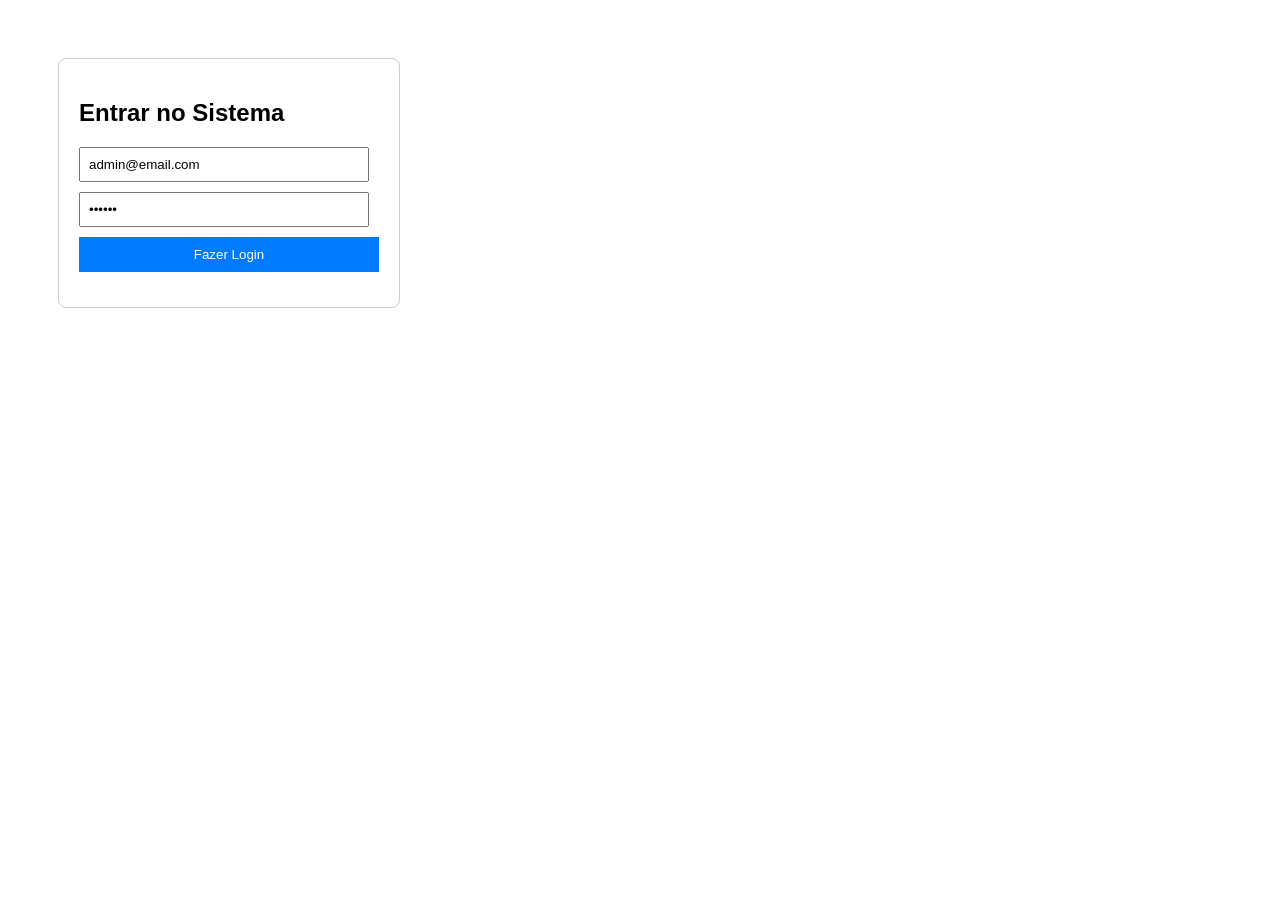
==== sistema-gestao/frontend/login.html @ 295099e3 "chore: restructure project into frontend and backend directories" ====
<!DOCTYPE html>
<html lang="pt-BR">
<head>
    <meta charset="UTF-8">
    <title>Login - Sistema de Gestão</title>
    <script src="https://code.jquery.com/jquery-3.7.1.min.js"></script>
    <style>
        body { font-family: Arial, sans-serif; padding: 50px; }
        .caixa-login { border: 1px solid #ccc; padding: 20px; width: 300px; border-radius: 8px; }
        input { display: block; width: 90%; margin-bottom: 10px; padding: 8px; }
        button { padding: 10px; width: 100%; cursor: pointer; background: #007bff; color: white; border: none; }
        #mensagem { margin-top: 15px; font-weight: bold; }
    </style>
</head>
<body>

    <div class="caixa-login">
        <h2>Entrar no Sistema</h2>
        <form id="formLogin">
            <input type="email" id="email" placeholder="E-mail" value="admin@email.com" required>
            <input type="password" id="password" placeholder="Senha" value="123456" required>
            <button type="submit">Fazer Login</button>
        </form>
        <div id="mensagem"></div>
    </div>

    <script>
        $('#formLogin').on('submit', function(evento) {
            
            evento.preventDefault(); 

            let emailDigitado = $('#email').val();
            let senhaDigitada = $('#password').val();
            let $mensagem = $('#mensagem');

            $mensagem.text("Conectando com a API...").css("color", "black");

            $.ajax({
                url: 'http://127.0.0.1:8000/api/login', 
                method: 'POST', 
                contentType: 'application/json',
                dataType: 'json',
                data: JSON.stringify({
                    email: emailDigitado,
                    password: senhaDigitada
                }),
                
                success: function(resposta) {
                    $mensagem.text("Login com sucesso! Token guardado.");
                    $mensagem.css("color", "green");

                    localStorage.setItem('meu_token_vip', resposta.token);
                    console.log("Olha o token aqui no console:", resposta.token);
                },
                
                error: function(erro) {
                    if (erro.status === 401) {
                        $mensagem.text("Erro: E-mail ou senha incorretos.");
                    } else {
                        $mensagem.text("Erro ao conectar com a API. (Laravel tá rodando?)");
                    }
                    $mensagem.css("color", "red");
                    console.error("Detalhe do erro:", erro);
                }
            });
        });
    </script>

</body>
</html>
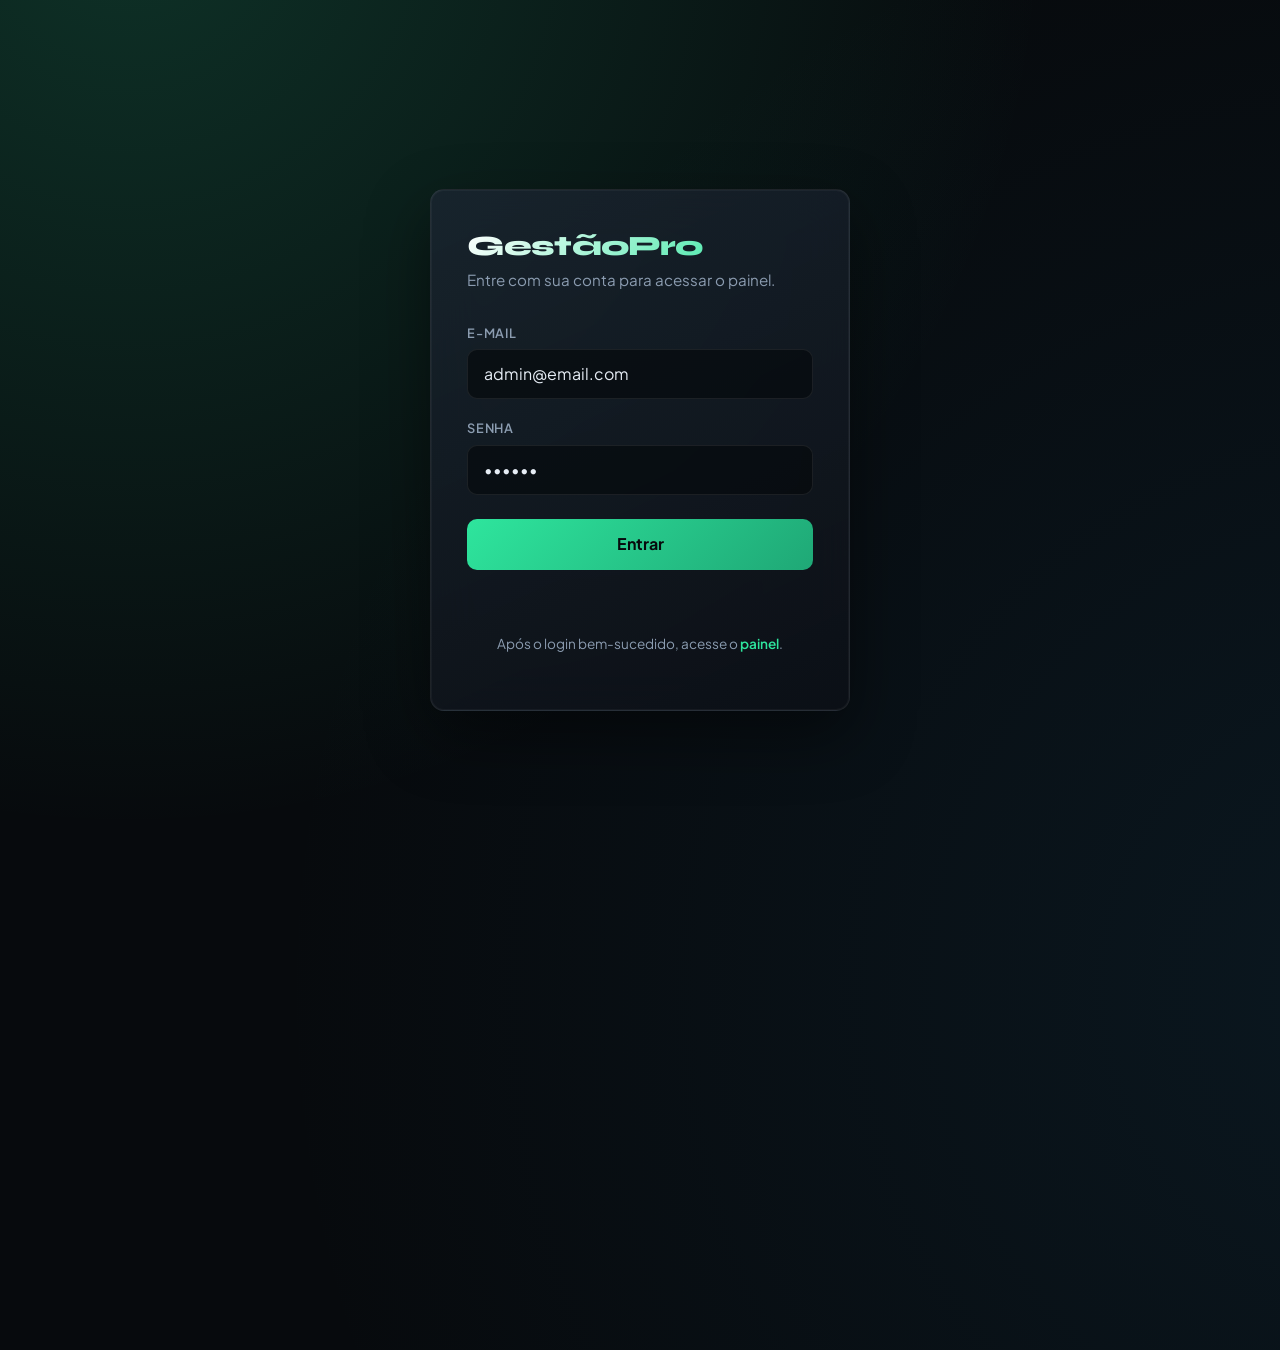
==== commit 54993c28: "feat: dashboard theme, invoice filters, and invoice CRUD in table" ====
--- a/sistema-gestao/frontend/login.html
+++ b/sistema-gestao/frontend/login.html
@@ -1,70 +1,70 @@
 <!DOCTYPE html>
-<html lang="pt-BR">
+<html lang="pt-BR" data-bs-theme="dark">
 <head>
     <meta charset="UTF-8">
-    <title>Login - Sistema de Gestão</title>
+    <meta name="viewport" content="width=device-width, initial-scale=1.0">
+    <title>Login - GestãoPro</title>
     <script src="https://code.jquery.com/jquery-3.7.1.min.js"></script>
-    <style>
-        body { font-family: Arial, sans-serif; padding: 50px; }
-        .caixa-login { border: 1px solid #ccc; padding: 20px; width: 300px; border-radius: 8px; }
-        input { display: block; width: 90%; margin-bottom: 10px; padding: 8px; }
-        button { padding: 10px; width: 100%; cursor: pointer; background: #007bff; color: white; border: none; }
-        #mensagem { margin-top: 15px; font-weight: bold; }
-    </style>
+    <link href="https://cdn.jsdelivr.net/npm/bootstrap@5.3.2/dist/css/bootstrap.min.css" rel="stylesheet">
+    <link rel="stylesheet" href="css/style.css">
 </head>
-<body>
+<body class="login-page">
 
-    <div class="caixa-login">
-        <h2>Entrar no Sistema</h2>
+    <div class="login-card">
+        <h1>GestãoPro</h1>
+        <p class="login-lead">Entre com sua conta para acessar o painel.</p>
         <form id="formLogin">
-            <input type="email" id="email" placeholder="E-mail" value="admin@email.com" required>
-            <input type="password" id="password" placeholder="Senha" value="123456" required>
-            <button type="submit">Fazer Login</button>
+            <label class="form-label" for="email">E-mail</label>
+            <input type="email" class="form-control" id="email" placeholder="voce@empresa.com" value="admin@email.com" required autocomplete="email">
+            <label class="form-label" for="password">Senha</label>
+            <input type="password" class="form-control" id="password" placeholder="••••••••" value="123456" required autocomplete="current-password">
+            <button type="submit" class="btn-login">Entrar</button>
         </form>
         <div id="mensagem"></div>
+        <p class="login-footer">
+            Após o login bem-sucedido, acesse o <a href="index.html">painel</a>.
+        </p>
     </div>
 
     <script>
         $('#formLogin').on('submit', function(evento) {
-            
-            evento.preventDefault(); 
+            evento.preventDefault();
 
             let emailDigitado = $('#email').val();
             let senhaDigitada = $('#password').val();
             let $mensagem = $('#mensagem');
 
-            $mensagem.text("Conectando com a API...").css("color", "black");
+            $mensagem.removeClass('msg-ok msg-err').text('Conectando com a API...');
 
             $.ajax({
-                url: 'http://127.0.0.1:8000/api/login', 
-                method: 'POST', 
+                url: 'http://127.0.0.1:8000/api/login',
+                method: 'POST',
                 contentType: 'application/json',
                 dataType: 'json',
                 data: JSON.stringify({
                     email: emailDigitado,
                     password: senhaDigitada
                 }),
-                
+
                 success: function(resposta) {
-                    $mensagem.text("Login com sucesso! Token guardado.");
-                    $mensagem.css("color", "green");
+                    $mensagem.addClass('msg-ok').text('Login com sucesso! Redirecionando…');
+                    localStorage.setItem('meu_token_vip', resposta.token);
+                    setTimeout(function() {
+                        window.location.href = 'index.html';
+                    }, 600);
+                },
 
-                    localStorage.setItem('meu_token_vip', resposta.token);
-                    console.log("Olha o token aqui no console:", resposta.token);
-                },
-                
                 error: function(erro) {
                     if (erro.status === 401) {
-                        $mensagem.text("Erro: E-mail ou senha incorretos.");
+                        $mensagem.addClass('msg-err').text('E-mail ou senha incorretos.');
                     } else {
-                        $mensagem.text("Erro ao conectar com a API. (Laravel tá rodando?)");
+                        $mensagem.addClass('msg-err').text('Erro ao conectar com a API. O servidor está rodando?');
                     }
-                    $mensagem.css("color", "red");
-                    console.error("Detalhe do erro:", erro);
+                    console.error('Detalhe do erro:', erro);
                 }
             });
         });
     </script>
 
 </body>
-</html>+</html>
--- a/sistema-gestao/frontend/css/style.css
+++ b/sistema-gestao/frontend/css/style.css
@@ -0,0 +1,599 @@
+/* GestãoPro — tema escuro + verde (camada sobre Bootstrap) */
+
+@import url('https://fonts.googleapis.com/css2?family=Plus+Jakarta+Sans:ital,wght@0,400;0,500;0,600;0,700;1,400&family=Syne:wght@600;700;800&display=swap');
+
+:root,
+[data-bs-theme="dark"] {
+    --gp-green: #2ee59d;
+    --gp-green-dim: #1fa876;
+    --gp-green-glow: rgba(46, 229, 157, 0.35);
+    --gp-ink: #070a0d;
+    --gp-slate-900: #0d1218;
+    --gp-slate-800: #141b24;
+    --gp-slate-700: #1c2633;
+    --gp-border: rgba(255, 255, 255, 0.08);
+    --gp-text: #e6edf5;
+    --gp-text-muted: #8b9cb0;
+    --gp-radius: 14px;
+    --gp-radius-sm: 10px;
+
+    --bs-body-bg: var(--gp-ink);
+    --bs-body-color: var(--gp-text);
+    --bs-secondary-color: var(--gp-text-muted);
+    --bs-primary: var(--gp-green);
+    --bs-primary-rgb: 46, 229, 157;
+    --bs-success: var(--gp-green-dim);
+    --bs-success-rgb: 31, 168, 118;
+    --bs-border-color: var(--gp-border);
+    --bs-link-color: var(--gp-green);
+    --bs-link-hover-color: #5ef0b8;
+}
+
+*,
+*::before,
+*::after {
+    box-sizing: border-box;
+}
+
+html {
+    scroll-behavior: smooth;
+}
+
+body.app-shell {
+    font-family: 'Plus Jakarta Sans', system-ui, -apple-system, sans-serif;
+    min-height: 100vh;
+    position: relative;
+    overflow-x: hidden;
+    background-color: var(--gp-ink);
+    color: var(--gp-text);
+}
+
+/* Fundo com malha + gradiente animado */
+body.app-shell::before {
+    content: '';
+    position: fixed;
+    inset: 0;
+    z-index: -2;
+    background:
+        radial-gradient(ellipse 120% 80% at 50% -30%, rgba(46, 229, 157, 0.14), transparent 55%),
+        radial-gradient(ellipse 70% 50% at 100% 50%, rgba(30, 80, 120, 0.12), transparent 50%),
+        radial-gradient(ellipse 60% 40% at 0% 80%, rgba(46, 229, 157, 0.06), transparent 45%),
+        linear-gradient(180deg, #0a0e14 0%, #070a0d 40%, #050709 100%);
+    animation: gp-bg-shift 18s ease-in-out infinite alternate;
+}
+
+@keyframes gp-bg-shift {
+    0% {
+        filter: hue-rotate(0deg);
+    }
+    100% {
+        filter: hue-rotate(12deg);
+    }
+}
+
+body.app-shell::after {
+    content: '';
+    position: fixed;
+    inset: 0;
+    z-index: -1;
+    opacity: 0.4;
+    background-image:
+        linear-gradient(rgba(255, 255, 255, 0.03) 1px, transparent 1px),
+        linear-gradient(90deg, rgba(255, 255, 255, 0.03) 1px, transparent 1px);
+    background-size: 48px 48px;
+    mask-image: radial-gradient(ellipse 90% 70% at 50% 30%, black, transparent);
+    pointer-events: none;
+}
+
+/* Navbar */
+.app-navbar {
+    background: rgba(10, 14, 20, 0.75) !important;
+    backdrop-filter: blur(16px) saturate(1.2);
+    -webkit-backdrop-filter: blur(16px) saturate(1.2);
+    border-bottom: 1px solid var(--gp-border);
+    box-shadow: 0 4px 24px rgba(0, 0, 0, 0.35);
+    padding-top: 0.65rem;
+    padding-bottom: 0.65rem;
+}
+
+.app-navbar .navbar-brand {
+    font-family: 'Syne', sans-serif;
+    font-weight: 800;
+    font-size: 1.35rem;
+    letter-spacing: -0.02em;
+    background: linear-gradient(135deg, #fff 0%, var(--gp-green) 100%);
+    -webkit-background-clip: text;
+    background-clip: text;
+    -webkit-text-fill-color: transparent;
+    color: transparent;
+}
+
+.app-navbar .nav-link {
+    cursor: pointer;
+    border-radius: 999px;
+    padding: 0.45rem 1rem !important;
+    margin: 0 0.15rem;
+    color: var(--gp-text-muted) !important;
+    transition: color 0.2s ease, background 0.25s ease, transform 0.2s ease;
+}
+
+.app-navbar .nav-link:hover {
+    color: var(--gp-text) !important;
+    background: rgba(255, 255, 255, 0.06);
+}
+
+.app-navbar .nav-link.active {
+    color: var(--gp-ink) !important;
+    background: linear-gradient(135deg, var(--gp-green) 0%, var(--gp-green-dim) 100%);
+    box-shadow: 0 0 20px var(--gp-green-glow);
+}
+
+.app-navbar .navbar-toggler {
+    border-color: var(--gp-border);
+}
+
+.app-navbar .btn-outline-danger {
+    border-radius: 999px;
+    border-width: 1px;
+    padding: 0.4rem 1rem;
+    transition: transform 0.2s ease, box-shadow 0.2s ease;
+}
+
+.app-navbar .btn-outline-danger:hover {
+    transform: translateY(-1px);
+    box-shadow: 0 6px 20px rgba(220, 53, 69, 0.25);
+}
+
+/* Main */
+.app-main {
+    padding-top: 2rem;
+    padding-bottom: 4rem;
+}
+
+.app-page-title {
+    font-family: 'Syne', sans-serif;
+    font-weight: 700;
+    font-size: clamp(1.5rem, 3vw, 2rem);
+    letter-spacing: -0.03em;
+    color: var(--gp-text);
+}
+
+.app-page-sub {
+    color: var(--gp-text-muted);
+    font-size: 0.9rem;
+}
+
+/* Cards glass */
+.app-card {
+    background: linear-gradient(
+        145deg,
+        rgba(28, 38, 51, 0.55) 0%,
+        rgba(18, 24, 32, 0.65) 100%
+    );
+    border: 1px solid var(--gp-border);
+    border-radius: var(--gp-radius);
+    backdrop-filter: blur(20px);
+    -webkit-backdrop-filter: blur(20px);
+    box-shadow:
+        0 4px 24px rgba(0, 0, 0, 0.25),
+        inset 0 1px 0 rgba(255, 255, 255, 0.05);
+    overflow: hidden;
+    animation: gp-card-in 0.5s ease-out;
+}
+
+@keyframes gp-card-in {
+    from {
+        opacity: 0;
+        transform: translateY(12px);
+    }
+    to {
+        opacity: 1;
+        transform: translateY(0);
+    }
+}
+
+.app-card .card-body {
+    padding: 1.5rem 1.75rem;
+}
+
+/* Filtros */
+.app-filter .form-control,
+.app-filter .form-select {
+    background: rgba(7, 10, 13, 0.6);
+    border: 1px solid var(--gp-border);
+    border-radius: var(--gp-radius-sm);
+    color: var(--gp-text);
+    transition:
+        border-color 0.2s ease,
+        box-shadow 0.2s ease,
+        background 0.2s ease;
+}
+
+.app-filter .form-control::placeholder {
+    color: var(--gp-text-muted);
+    opacity: 0.85;
+}
+
+.app-filter .form-control:focus,
+.app-filter .form-select:focus {
+    background: rgba(7, 10, 13, 0.85);
+    border-color: rgba(46, 229, 157, 0.45);
+    box-shadow: 0 0 0 3px var(--gp-green-glow);
+    color: var(--gp-text);
+}
+
+/* Botões primários / sucesso com brilho */
+.app-shell .btn-primary,
+.app-shell .btn-success {
+    border: none;
+    border-radius: var(--gp-radius-sm);
+    font-weight: 600;
+    letter-spacing: 0.01em;
+    transition:
+        transform 0.2s ease,
+        box-shadow 0.25s ease,
+        filter 0.2s ease;
+}
+
+.app-shell .btn-primary {
+    background: linear-gradient(135deg, var(--gp-green) 0%, var(--gp-green-dim) 100%);
+    color: var(--gp-ink) !important;
+}
+
+.app-shell .btn-primary:hover,
+.app-shell .btn-success:hover {
+    transform: translateY(-2px);
+    box-shadow: 0 8px 28px var(--gp-green-glow);
+    filter: brightness(1.05);
+}
+
+.app-shell .btn-success {
+    background: linear-gradient(135deg, var(--gp-green-dim) 0%, #17805c 100%);
+    color: #fff !important;
+}
+
+.app-shell .btn-secondary {
+    background: rgba(255, 255, 255, 0.08);
+    border: 1px solid var(--gp-border);
+    color: var(--gp-text);
+    border-radius: var(--gp-radius-sm);
+    transition: background 0.2s ease, transform 0.2s ease;
+}
+
+.app-shell .btn-secondary:hover {
+    background: rgba(255, 255, 255, 0.14);
+    color: var(--gp-text);
+    transform: translateY(-1px);
+}
+
+.app-shell .btn-outline-secondary {
+    border-radius: var(--gp-radius-sm);
+    border-color: var(--gp-border);
+    color: var(--gp-text-muted);
+    transition: all 0.2s ease;
+}
+
+.app-shell .btn-outline-secondary:hover {
+    border-color: var(--gp-green);
+    color: var(--gp-green);
+    background: rgba(46, 229, 157, 0.08);
+}
+
+/* Tabelas */
+.app-table-wrap {
+    border-radius: var(--gp-radius-sm);
+    overflow: hidden;
+    border: 1px solid var(--gp-border);
+}
+
+.app-shell .table {
+    --bs-table-bg: transparent;
+    --bs-table-color: var(--gp-text);
+    margin-bottom: 0;
+}
+
+.app-shell .table thead th {
+    font-size: 0.72rem;
+    text-transform: uppercase;
+    letter-spacing: 0.08em;
+    font-weight: 600;
+    color: var(--gp-text-muted);
+    border-bottom: 1px solid var(--gp-border);
+    padding-top: 1rem;
+    padding-bottom: 1rem;
+    background: rgba(0, 0, 0, 0.25);
+}
+
+.app-shell .table tbody td {
+    border-color: var(--gp-border);
+    vertical-align: middle;
+}
+
+.app-shell .table-hover tbody tr {
+    transition:
+        background 0.2s ease,
+        transform 0.2s ease,
+        box-shadow 0.2s ease;
+}
+
+.app-shell .table-hover tbody tr:hover {
+    background: rgba(46, 229, 157, 0.06) !important;
+    box-shadow: inset 3px 0 0 var(--gp-green);
+}
+
+.app-shell .table .btn-sm {
+    border-radius: 8px;
+    font-weight: 500;
+    transition: transform 0.15s ease, box-shadow 0.2s ease;
+}
+
+.app-shell .table .btn-sm:hover {
+    transform: translateY(-1px);
+}
+
+.app-shell .table .btn-outline-primary {
+    border-color: rgba(46, 229, 157, 0.5);
+    color: var(--gp-green);
+}
+
+.app-shell .table .btn-outline-primary:hover {
+    background: rgba(46, 229, 157, 0.15);
+    border-color: var(--gp-green);
+    color: #b8ffe0;
+}
+
+.app-shell .table .btn-outline-info {
+    border-color: rgba(100, 180, 255, 0.45);
+    color: #7ec8ff;
+}
+
+.app-shell .table .btn-outline-danger:hover {
+    box-shadow: 0 4px 16px rgba(220, 53, 69, 0.25);
+}
+
+/* Paginação */
+.app-shell .pagination .page-link {
+    background: rgba(255, 255, 255, 0.04);
+    border: 1px solid var(--gp-border);
+    color: var(--gp-text-muted);
+    border-radius: 10px !important;
+    margin: 0 3px;
+    padding: 0.4rem 0.85rem;
+    transition: all 0.2s ease;
+}
+
+.app-shell .pagination .page-item.active .page-link {
+    background: linear-gradient(135deg, var(--gp-green) 0%, var(--gp-green-dim) 100%);
+    border-color: transparent;
+    color: var(--gp-ink);
+    font-weight: 600;
+    box-shadow: 0 4px 16px var(--gp-green-glow);
+}
+
+.app-shell .pagination .page-link:hover {
+    background: rgba(46, 229, 157, 0.12);
+    border-color: rgba(46, 229, 157, 0.35);
+    color: var(--gp-green);
+}
+
+.app-shell .pagination .page-item.disabled .page-link {
+    opacity: 0.35;
+}
+
+/* Modais */
+.app-shell .modal-content {
+    background: linear-gradient(160deg, #151d28 0%, #0d1218 100%);
+    border: 1px solid var(--gp-border);
+    border-radius: var(--gp-radius);
+    box-shadow: 0 24px 80px rgba(0, 0, 0, 0.55);
+}
+
+.app-shell .modal-header {
+    border-bottom-color: var(--gp-border);
+    padding: 1.25rem 1.5rem;
+}
+
+.app-shell .modal-title {
+    font-family: 'Syne', sans-serif;
+    font-weight: 700;
+}
+
+.app-shell .modal-body {
+    padding: 1.5rem;
+}
+
+.app-shell .modal-body .form-label {
+    color: var(--gp-text-muted);
+    font-size: 0.85rem;
+    font-weight: 500;
+}
+
+.app-shell .modal-body .form-control,
+.app-shell .modal-body .form-select {
+    background: rgba(7, 10, 13, 0.75);
+    border: 1px solid var(--gp-border);
+    border-radius: var(--gp-radius-sm);
+    color: var(--gp-text);
+}
+
+.app-shell .modal-body .form-control:focus,
+.app-shell .modal-body .form-select:focus {
+    border-color: rgba(46, 229, 157, 0.5);
+    box-shadow: 0 0 0 3px var(--gp-green-glow);
+}
+
+.app-shell .modal-body .form-control:disabled {
+    opacity: 0.65;
+}
+
+.app-shell .btn-close {
+    filter: invert(1) grayscale(1) brightness(1.2);
+    opacity: 0.7;
+}
+
+.app-shell .btn-close:hover {
+    opacity: 1;
+}
+
+/* Texto utilitário Bootstrap sobre fundo escuro */
+.app-shell .text-muted {
+    color: var(--gp-text-muted) !important;
+}
+
+/* Login page */
+.login-page {
+    min-height: 100vh;
+    display: flex;
+    align-items: center;
+    justify-content: center;
+    padding: 2rem;
+    position: relative;
+    overflow: hidden;
+    font-family: 'Plus Jakarta Sans', system-ui, sans-serif;
+    background-color: var(--gp-ink);
+    color: var(--gp-text);
+}
+
+.login-page::before {
+    content: '';
+    position: absolute;
+    inset: -50%;
+    background:
+        radial-gradient(circle at 30% 20%, rgba(46, 229, 157, 0.18), transparent 40%),
+        radial-gradient(circle at 80% 80%, rgba(30, 100, 140, 0.15), transparent 45%);
+    animation: gp-login-glow 12s ease-in-out infinite alternate;
+}
+
+@keyframes gp-login-glow {
+    from {
+        transform: rotate(0deg) scale(1);
+    }
+    to {
+        transform: rotate(8deg) scale(1.08);
+    }
+}
+
+.login-card {
+    position: relative;
+    width: 100%;
+    max-width: 420px;
+    padding: 2.5rem 2.25rem;
+    border-radius: var(--gp-radius);
+    background: linear-gradient(155deg, rgba(28, 38, 51, 0.75) 0%, rgba(12, 16, 22, 0.9) 100%);
+    border: 1px solid var(--gp-border);
+    backdrop-filter: blur(24px);
+    -webkit-backdrop-filter: blur(24px);
+    box-shadow:
+        0 24px 64px rgba(0, 0, 0, 0.45),
+        0 0 0 1px rgba(255, 255, 255, 0.04) inset;
+    animation: gp-card-in 0.6s ease-out;
+}
+
+.login-card h1 {
+    font-family: 'Syne', sans-serif;
+    font-weight: 800;
+    font-size: 1.75rem;
+    margin-bottom: 0.35rem;
+    letter-spacing: -0.03em;
+    background: linear-gradient(135deg, #fff 0%, var(--gp-green) 90%);
+    -webkit-background-clip: text;
+    background-clip: text;
+    -webkit-text-fill-color: transparent;
+}
+
+.login-card .login-lead {
+    color: var(--gp-text-muted);
+    font-size: 0.95rem;
+    margin-bottom: 1.75rem;
+}
+
+.login-card .form-label {
+    font-size: 0.8rem;
+    font-weight: 600;
+    text-transform: uppercase;
+    letter-spacing: 0.06em;
+    color: var(--gp-text-muted);
+    margin-bottom: 0.4rem;
+}
+
+.login-card .form-control {
+    background: rgba(7, 10, 13, 0.7);
+    border: 1px solid var(--gp-border);
+    border-radius: var(--gp-radius-sm);
+    color: var(--gp-text);
+    padding: 0.75rem 1rem;
+    margin-bottom: 1rem;
+    transition: border-color 0.2s ease, box-shadow 0.2s ease;
+}
+
+.login-card .form-control:focus {
+    border-color: rgba(46, 229, 157, 0.55);
+    box-shadow: 0 0 0 3px var(--gp-green-glow);
+    outline: none;
+}
+
+.login-card .btn-login {
+    width: 100%;
+    margin-top: 0.5rem;
+    padding: 0.85rem;
+    border: none;
+    border-radius: var(--gp-radius-sm);
+    font-weight: 700;
+    font-size: 1rem;
+    cursor: pointer;
+    background: linear-gradient(135deg, var(--gp-green) 0%, var(--gp-green-dim) 100%);
+    color: var(--gp-ink);
+    transition: transform 0.2s ease, box-shadow 0.25s ease;
+}
+
+.login-card .btn-login:hover {
+    transform: translateY(-2px);
+    box-shadow: 0 12px 36px var(--gp-green-glow);
+}
+
+.login-card #mensagem {
+    margin-top: 1.25rem;
+    font-size: 0.9rem;
+    min-height: 1.4em;
+}
+
+.login-card #mensagem.msg-ok {
+    color: var(--gp-green);
+}
+
+.login-card #mensagem.msg-err {
+    color: #ff6b7a;
+}
+
+.login-card .login-footer {
+    margin-top: 1.5rem;
+    text-align: center;
+    font-size: 0.85rem;
+    color: var(--gp-text-muted);
+}
+
+.login-card .login-footer a {
+    color: var(--gp-green);
+    text-decoration: none;
+    font-weight: 600;
+}
+
+.login-card .login-footer a:hover {
+    text-decoration: underline;
+}
+
+/* Cursor em links da nav sem href */
+.nav-link {
+    cursor: pointer;
+}
+
+/* Redução de motion */
+@media (prefers-reduced-motion: reduce) {
+    *,
+    *::before,
+    *::after {
+        animation-duration: 0.01ms !important;
+        animation-iteration-count: 1 !important;
+        transition-duration: 0.01ms !important;
+    }
+}
